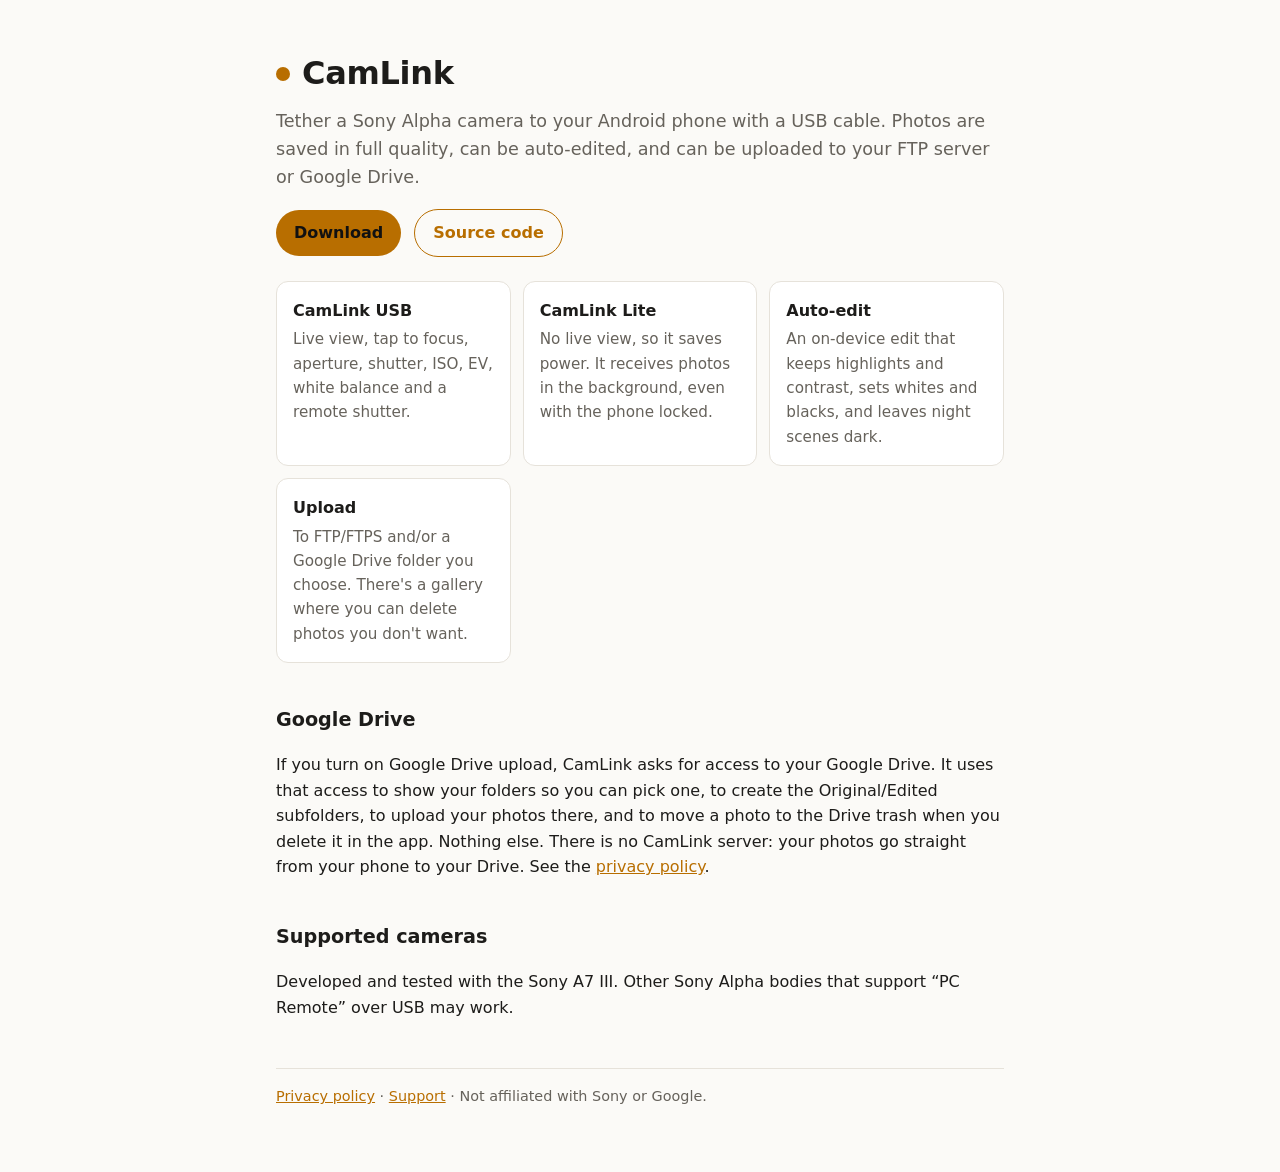
==== docs/index.html @ 0bced36a "CamLink USB and CamLink Lite 1.10.0 Sony Alpha USB tethering for Android: live view and camera contr" ====
<!doctype html>
<html lang="en">
<head>
  <meta charset="utf-8">
  <meta name="viewport" content="width=device-width, initial-scale=1">
  <title>CamLink</title>
  <meta name="description" content="Tether a Sony Alpha camera to an Android phone over USB, auto-edit and upload photos to FTP or Google Drive.">
  <link rel="stylesheet" href="style.css">
</head>
<body>
<main>
  <header><span class="dot"></span><h1>CamLink</h1></header>
  <p class="lead">Tether a Sony Alpha camera to your Android phone with a USB cable. Photos are saved in full quality,
    can be auto-edited, and can be uploaded to your FTP server or Google Drive.</p>

  <p>
    <a class="btn" href="https://github.com/roriloty/camlink-app/releases/latest">Download</a>
    <a class="btn alt" href="https://github.com/roriloty/camlink-app">Source code</a>
  </p>

  <div class="cards">
    <div class="card"><h3>CamLink USB</h3><p>Live view, tap to focus, aperture, shutter, ISO, EV, white balance and a remote shutter.</p></div>
    <div class="card"><h3>CamLink Lite</h3><p>No live view, so it saves power. It receives photos in the background, even with the phone locked.</p></div>
    <div class="card"><h3>Auto-edit</h3><p>An on-device edit that keeps highlights and contrast, sets whites and blacks, and leaves night scenes dark.</p></div>
    <div class="card"><h3>Upload</h3><p>To FTP/FTPS and/or a Google Drive folder you choose. There's a gallery where you can delete photos you don't want.</p></div>
  </div>

  <h2>Google Drive</h2>
  <p>If you turn on Google Drive upload, CamLink asks for access to your Google Drive. It uses that access to show your folders
    so you can pick one, to create the Original/Edited subfolders, to upload your photos there, and to move a photo to the
    Drive trash when you delete it in the app. Nothing else. There is no CamLink server: your photos go straight from your phone to your Drive.
    See the <a href="privacy.html">privacy policy</a>.</p>

  <h2>Supported cameras</h2>
  <p>Developed and tested with the Sony A7 III. Other Sony Alpha bodies that support “PC Remote” over USB may work.</p>

  <footer>
    <a href="privacy.html">Privacy policy</a> ·
    <a href="https://github.com/roriloty/camlink-app/issues">Support</a> ·
    Not affiliated with Sony or Google.
  </footer>
</main>
</body>
</html>
---- docs/style.css ----
:root {
  --bg: #fbfaf7; --fg: #1d1c1a; --dim: #66625b; --card: #ffffff; --line: #e6e2da; --accent: #b86e00;
}
@media (prefers-color-scheme: dark) {
  :root { --bg: #0e0e11; --fg: #ecebe8; --dim: #a19d96; --card: #17171c; --line: #2a2a31; --accent: #ffb300; }
}
* { box-sizing: border-box; }
body {
  margin: 0; background: var(--bg); color: var(--fg);
  font: 16px/1.6 system-ui, -apple-system, "Segoe UI", Roboto, sans-serif;
}
main { max-width: 760px; margin: 0 auto; padding: 48px 16px 64px; }
header { display: flex; align-items: center; gap: 12px; margin-bottom: 8px; }
.dot { width: 14px; height: 14px; border-radius: 50%; background: var(--accent); flex: none; }
h1 { font-size: 2rem; margin: 0; letter-spacing: -0.01em; }
h2 { font-size: 1.2rem; margin: 2.2em 0 0.4em; }
p, li { color: var(--fg); }
.lead { color: var(--dim); font-size: 1.1rem; margin-top: 0; }
.muted { color: var(--dim); font-size: 0.9rem; }
a { color: var(--accent); }
.cards { display: grid; grid-template-columns: repeat(auto-fit, minmax(220px, 1fr)); gap: 12px; margin: 24px 0; }
.card { background: var(--card); border: 1px solid var(--line); border-radius: 12px; padding: 16px; }
.card h3 { margin: 0 0 4px; font-size: 1rem; }
.card p { margin: 0; color: var(--dim); font-size: 0.95rem; }
.btn {
  display: inline-block; padding: 10px 18px; border-radius: 999px; background: var(--accent); color: #111;
  text-decoration: none; font-weight: 600; margin-right: 8px;
}
.btn.alt { background: transparent; color: var(--accent); border: 1px solid var(--accent); }
footer { margin-top: 48px; padding-top: 16px; border-top: 1px solid var(--line); color: var(--dim); font-size: 0.9rem; }
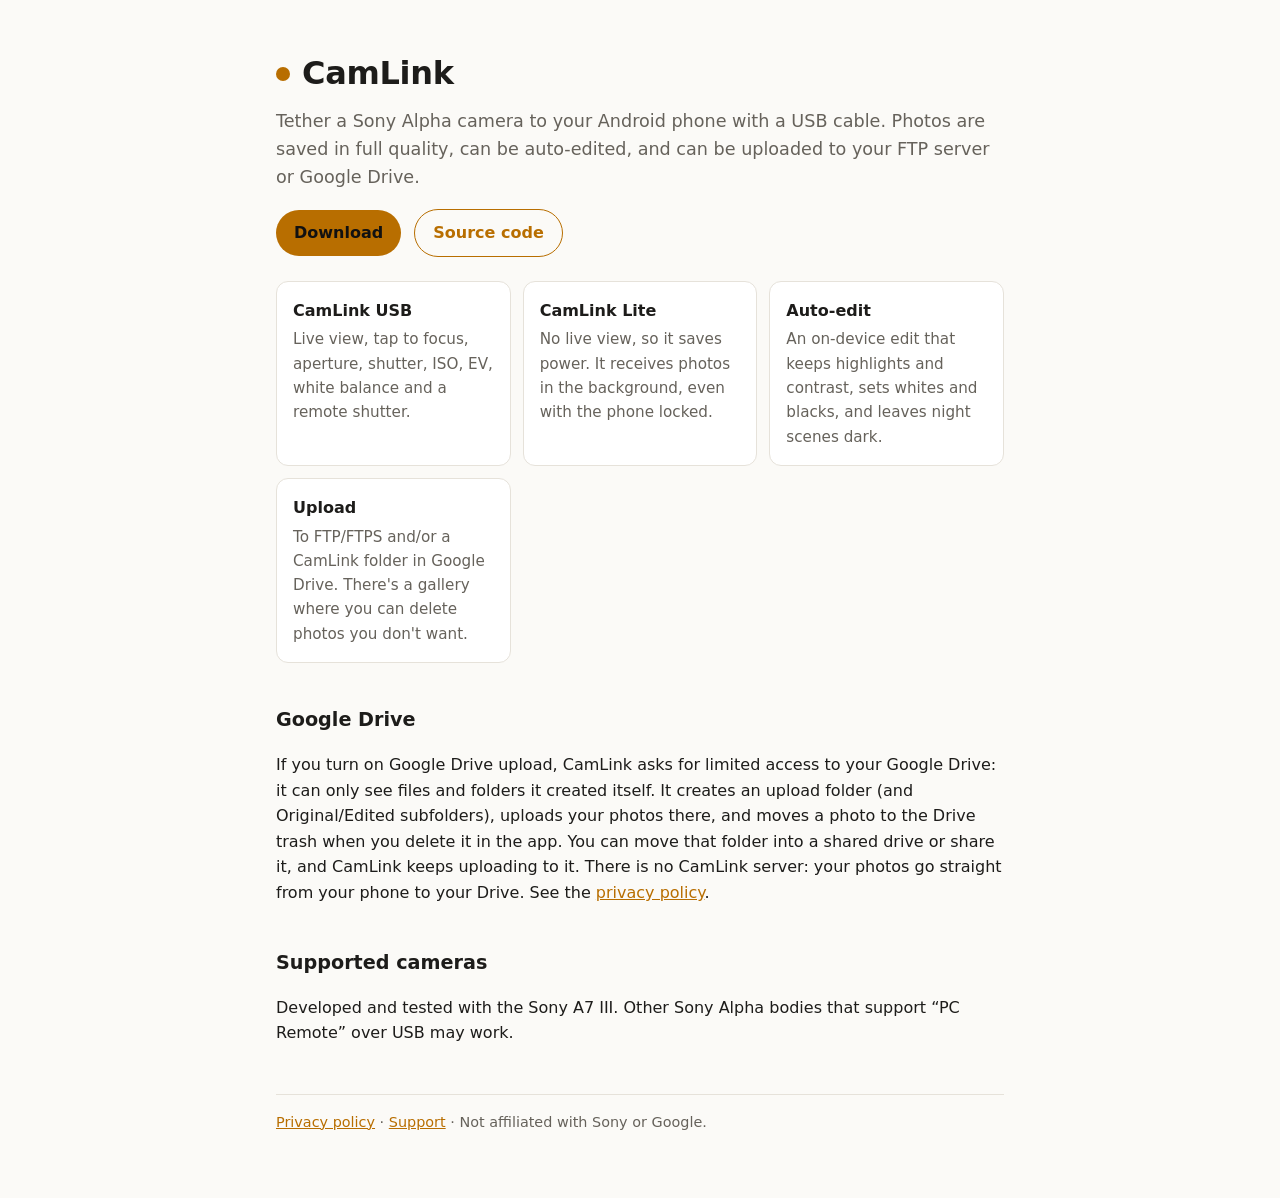
==== commit 530d94c7: "1.11.0: limited Drive access (drive.file) Drive upload now only uses folders CamLink created; the fo" ====
--- a/docs/index.html
+++ b/docs/index.html
@@ -22,13 +22,14 @@
     <div class="card"><h3>CamLink USB</h3><p>Live view, tap to focus, aperture, shutter, ISO, EV, white balance and a remote shutter.</p></div>
     <div class="card"><h3>CamLink Lite</h3><p>No live view, so it saves power. It receives photos in the background, even with the phone locked.</p></div>
     <div class="card"><h3>Auto-edit</h3><p>An on-device edit that keeps highlights and contrast, sets whites and blacks, and leaves night scenes dark.</p></div>
-    <div class="card"><h3>Upload</h3><p>To FTP/FTPS and/or a Google Drive folder you choose. There's a gallery where you can delete photos you don't want.</p></div>
+    <div class="card"><h3>Upload</h3><p>To FTP/FTPS and/or a CamLink folder in Google Drive. There's a gallery where you can delete photos you don't want.</p></div>
   </div>
 
   <h2>Google Drive</h2>
-  <p>If you turn on Google Drive upload, CamLink asks for access to your Google Drive. It uses that access to show your folders
-    so you can pick one, to create the Original/Edited subfolders, to upload your photos there, and to move a photo to the
-    Drive trash when you delete it in the app. Nothing else. There is no CamLink server: your photos go straight from your phone to your Drive.
+  <p>If you turn on Google Drive upload, CamLink asks for limited access to your Google Drive: it can only see files and
+    folders it created itself. It creates an upload folder (and Original/Edited subfolders), uploads your photos there, and moves
+    a photo to the Drive trash when you delete it in the app. You can move that folder into a shared drive or share it, and
+    CamLink keeps uploading to it. There is no CamLink server: your photos go straight from your phone to your Drive.
     See the <a href="privacy.html">privacy policy</a>.</p>
 
   <h2>Supported cameras</h2>
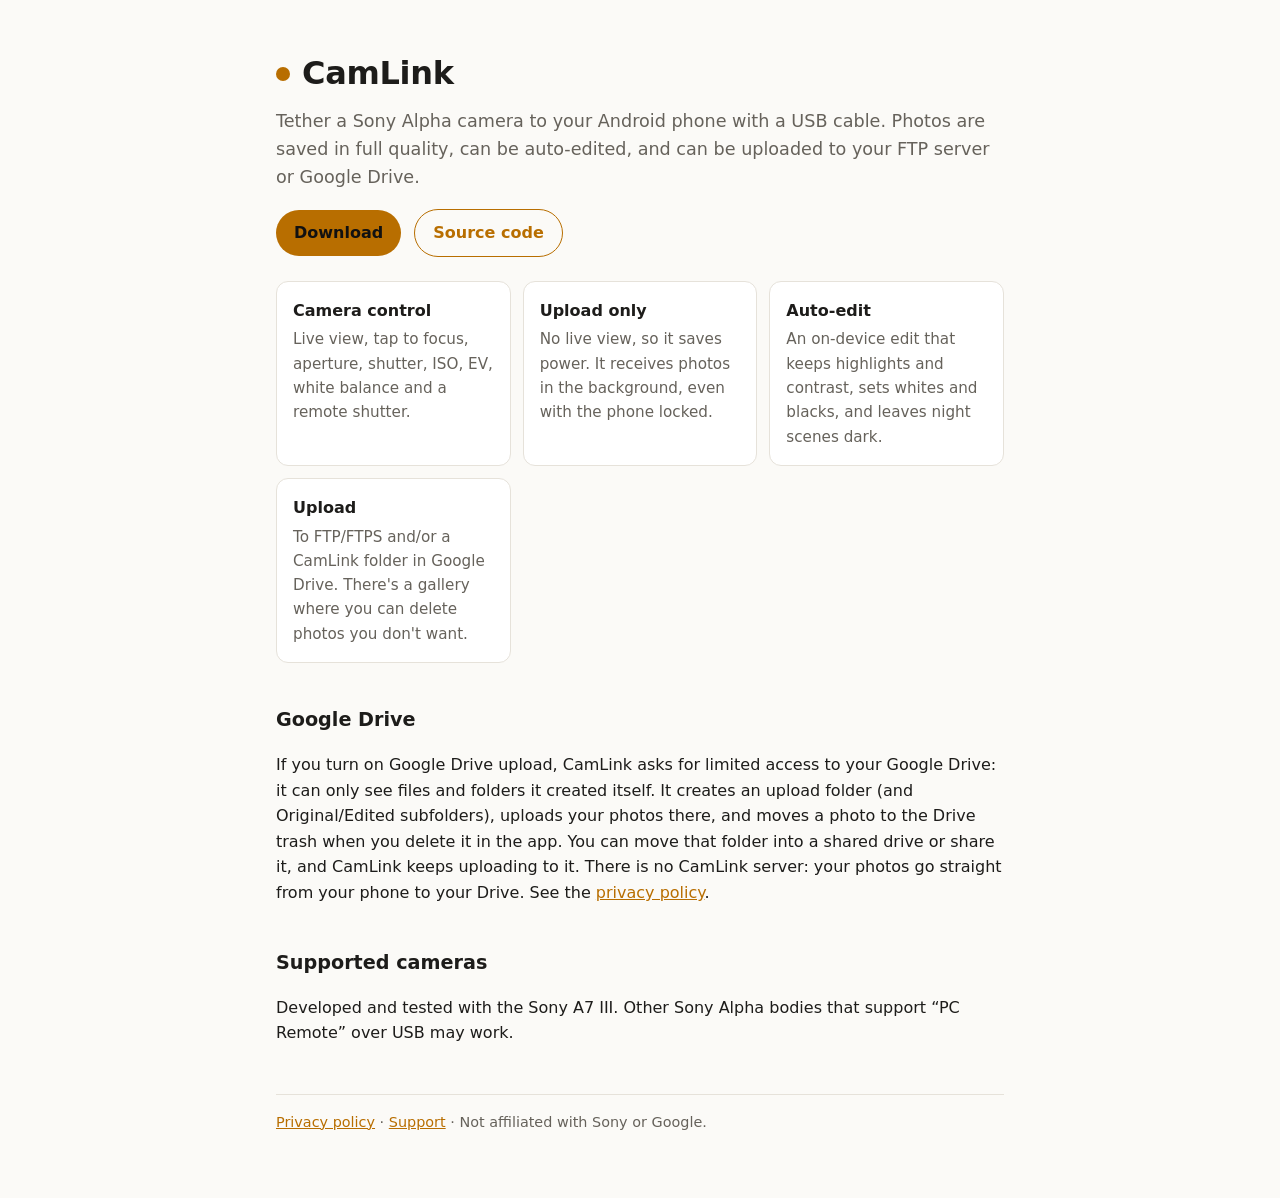
==== commit 47e84ffe: "1.12.0: one app, choose the mode at startup Camera control and Upload only (the former CamLink Lite)" ====
--- a/docs/index.html
+++ b/docs/index.html
@@ -19,8 +19,8 @@
   </p>
 
   <div class="cards">
-    <div class="card"><h3>CamLink USB</h3><p>Live view, tap to focus, aperture, shutter, ISO, EV, white balance and a remote shutter.</p></div>
-    <div class="card"><h3>CamLink Lite</h3><p>No live view, so it saves power. It receives photos in the background, even with the phone locked.</p></div>
+    <div class="card"><h3>Camera control</h3><p>Live view, tap to focus, aperture, shutter, ISO, EV, white balance and a remote shutter.</p></div>
+    <div class="card"><h3>Upload only</h3><p>No live view, so it saves power. It receives photos in the background, even with the phone locked.</p></div>
     <div class="card"><h3>Auto-edit</h3><p>An on-device edit that keeps highlights and contrast, sets whites and blacks, and leaves night scenes dark.</p></div>
     <div class="card"><h3>Upload</h3><p>To FTP/FTPS and/or a CamLink folder in Google Drive. There's a gallery where you can delete photos you don't want.</p></div>
   </div>
